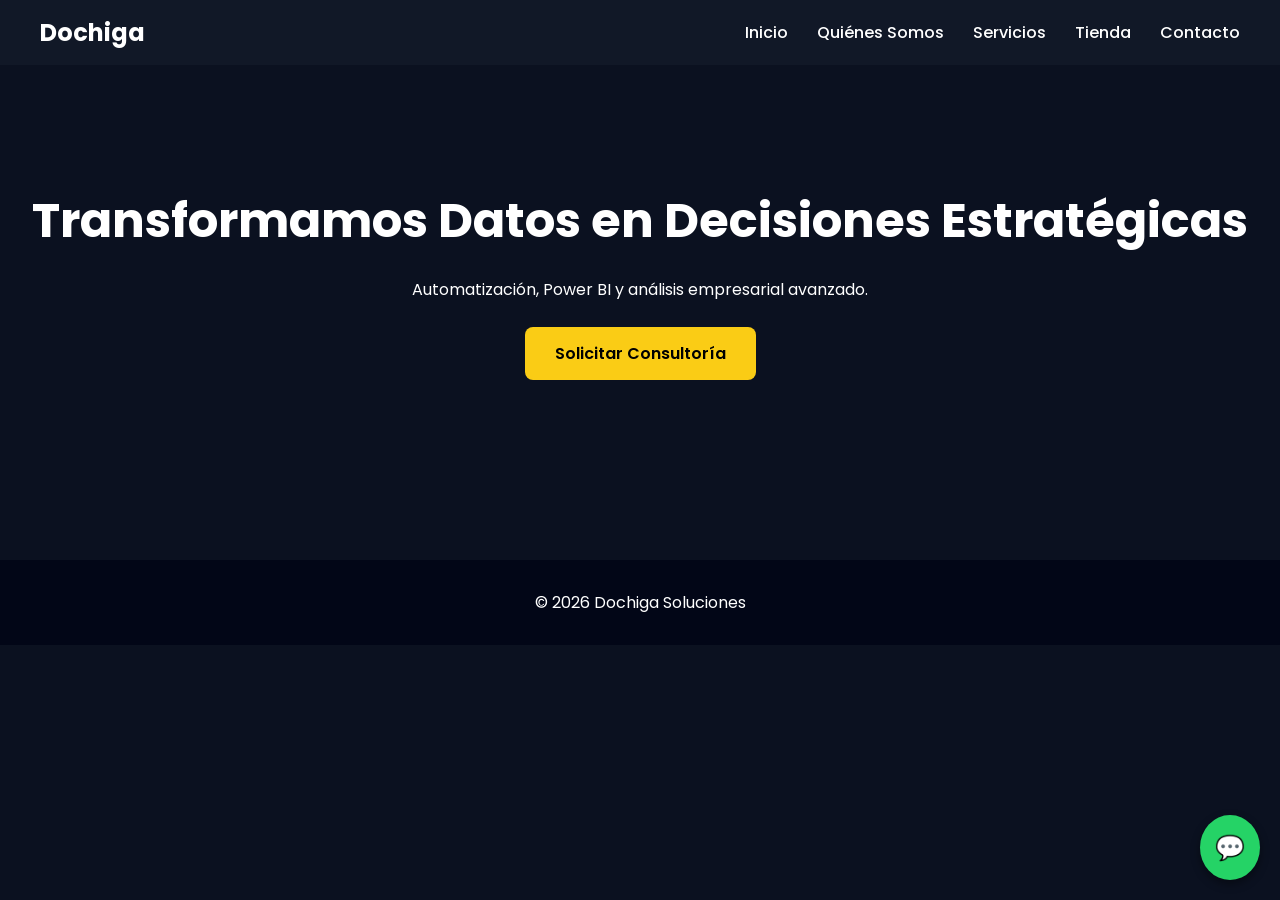
==== index.html @ b3edb9ea "nueva pagina nueva pagina" ====
<!DOCTYPE html>
<html lang="es">
<head>
<meta charset="UTF-8">
<title>Dochiga Soluciones</title>
<link rel="stylesheet" href="css/estilos.css">
<link href="https://fonts.googleapis.com/css2?family=Poppins:wght@400;600;700&display=swap" rel="stylesheet">
</head>

<body>

<nav>
    <h2>Dochiga</h2>
    <div>
        <a href="index.html">Inicio</a>
        <a href="nosotros.html">Quiénes Somos</a>
        <a href="servicios.html">Servicios</a>
        <a href="tienda.html">Tienda</a>
        <a href="contacto.html">Contacto</a>
    </div>
</nav>

<section class="hero">
    <h1>Transformamos Datos en Decisiones Estratégicas</h1>
    <p>Automatización, Power BI y análisis empresarial avanzado.</p>
    <a href="contacto.html" class="btn">Solicitar Consultoría</a>
</section>

<footer>
    © 2026 Dochiga Soluciones
</footer>

<a href="https://wa.me/573186413008" target="_blank" class="whatsapp">💬</a>
<script src="js/animaciones.js"></script>
</body>
</html>
---- css/estilos.css ----
*{
    margin:0;
    padding:0;
    box-sizing:border-box;
    font-family:'Poppins', sans-serif;
}

body{
    background:#0b1120;
    color:white;
}

nav{
    background:#111827;
    padding:15px 40px;
    display:flex;
    justify-content:space-between;
    align-items:center;
}

nav a{
    color:white;
    text-decoration:none;
    margin-left:25px;
    font-weight:500;
    transition:0.3s;
}

nav a:hover{
    color:#facc15;
}

.hero{
    padding:120px 20px;
    text-align:center;
    animation: fadeIn 1.2s ease-in-out;
}

.hero h1{
    font-size:48px;
    margin-bottom:20px;
}

.btn{
    display:inline-block;
    margin-top:25px;
    padding:14px 30px;
    background:#facc15;
    color:black;
    text-decoration:none;
    border-radius:8px;
    font-weight:600;
    transition:0.3s;
}

.btn:hover{
    background:#eab308;
    transform:scale(1.05);
}

.section{
    padding:80px 20px;
    text-align:center;
}

.cards{
    display:flex;
    justify-content:center;
    gap:30px;
    flex-wrap:wrap;
}

.card{
    background:#111827;
    padding:30px;
    width:300px;
    border-radius:15px;
    transition:0.4s;
    border:1px solid #1f2937;
}

.card:hover{
    transform:translateY(-10px);
    background:#1e293b;
}

footer{
    background:#020617;
    padding:30px;
    text-align:center;
    margin-top:60px;
}

/* Animación */
@keyframes fadeIn{
    from{opacity:0; transform:translateY(20px);}
    to{opacity:1; transform:translateY(0);}
}

/* WhatsApp flotante */
.whatsapp{
    position:fixed;
    bottom:20px;
    right:20px;
    background:#25D366;
    color:white;
    padding:15px;
    border-radius:50%;
    font-size:24px;
    text-align:center;
    box-shadow:0 4px 10px rgba(0,0,0,0.4);
    z-index:1000;
    text-decoration:none;
    transition:0.3s;
}

.whatsapp:hover{
    transform:scale(1.1);
}
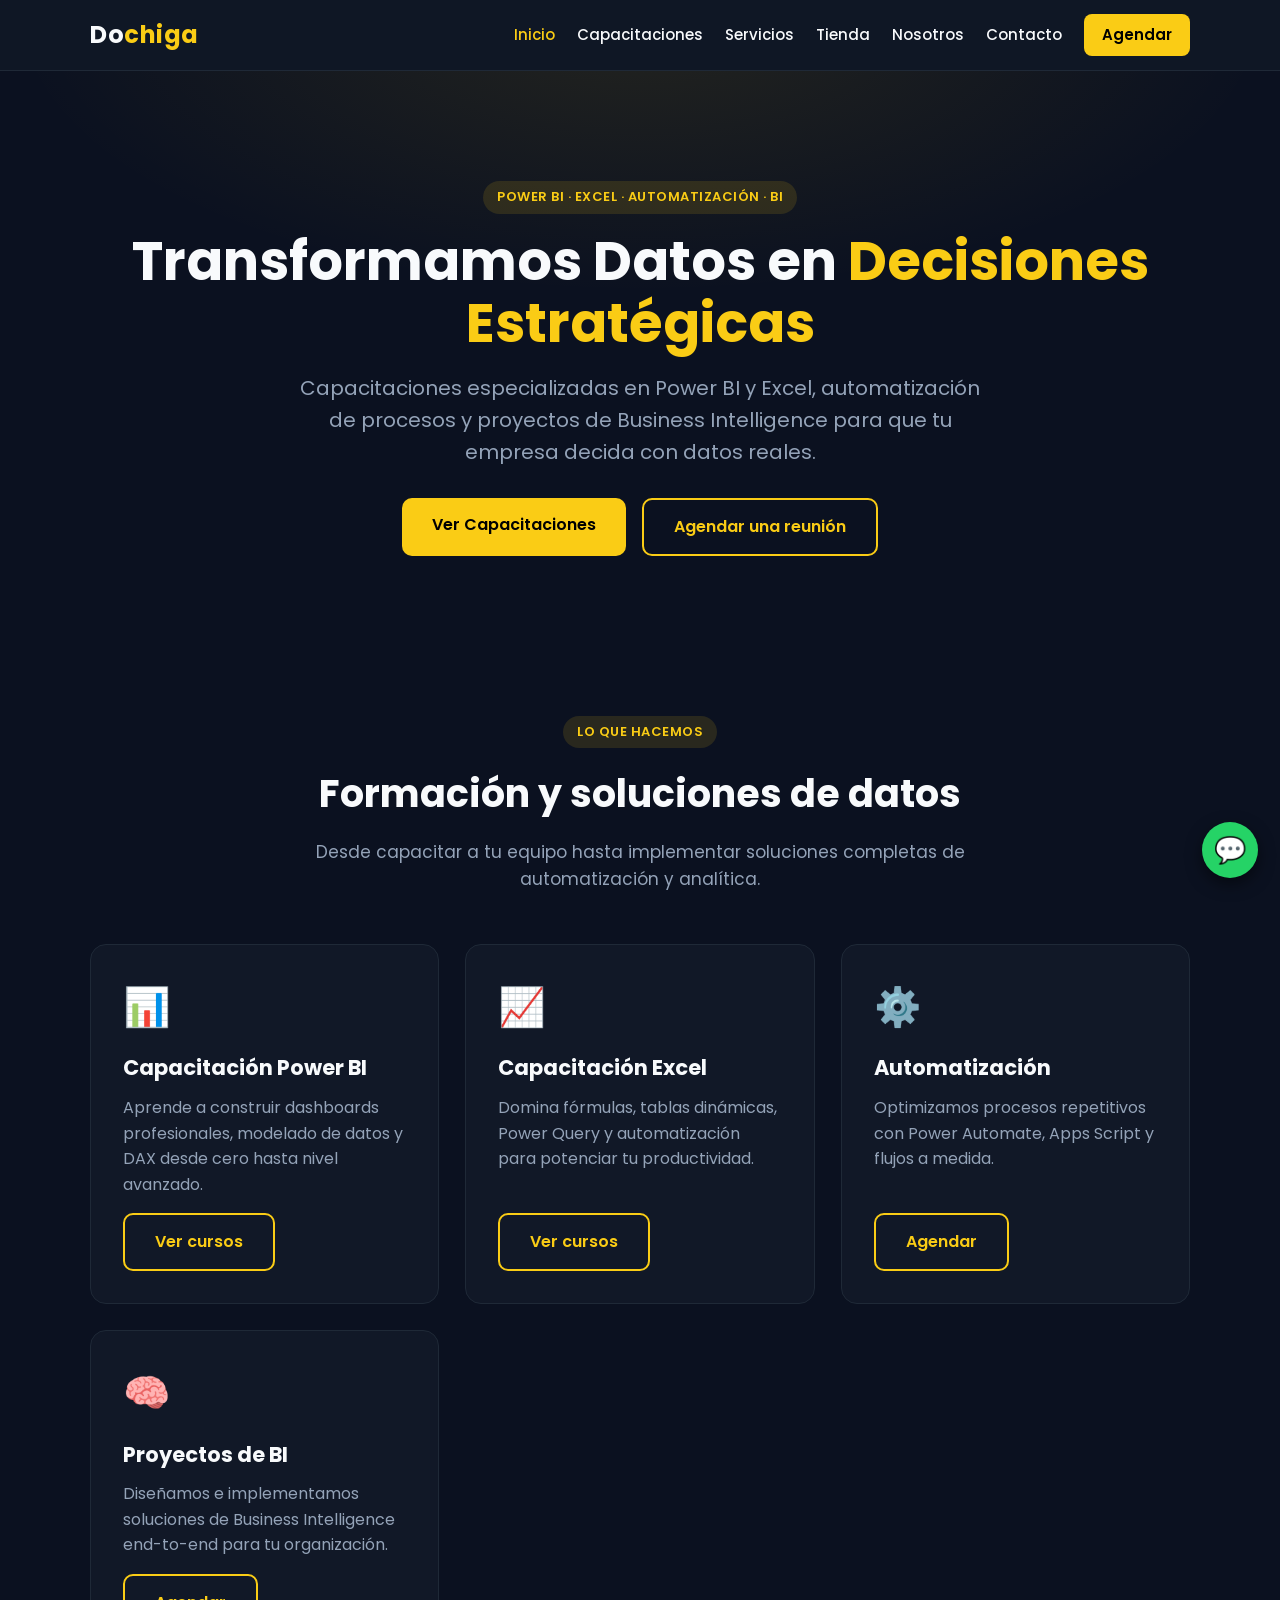
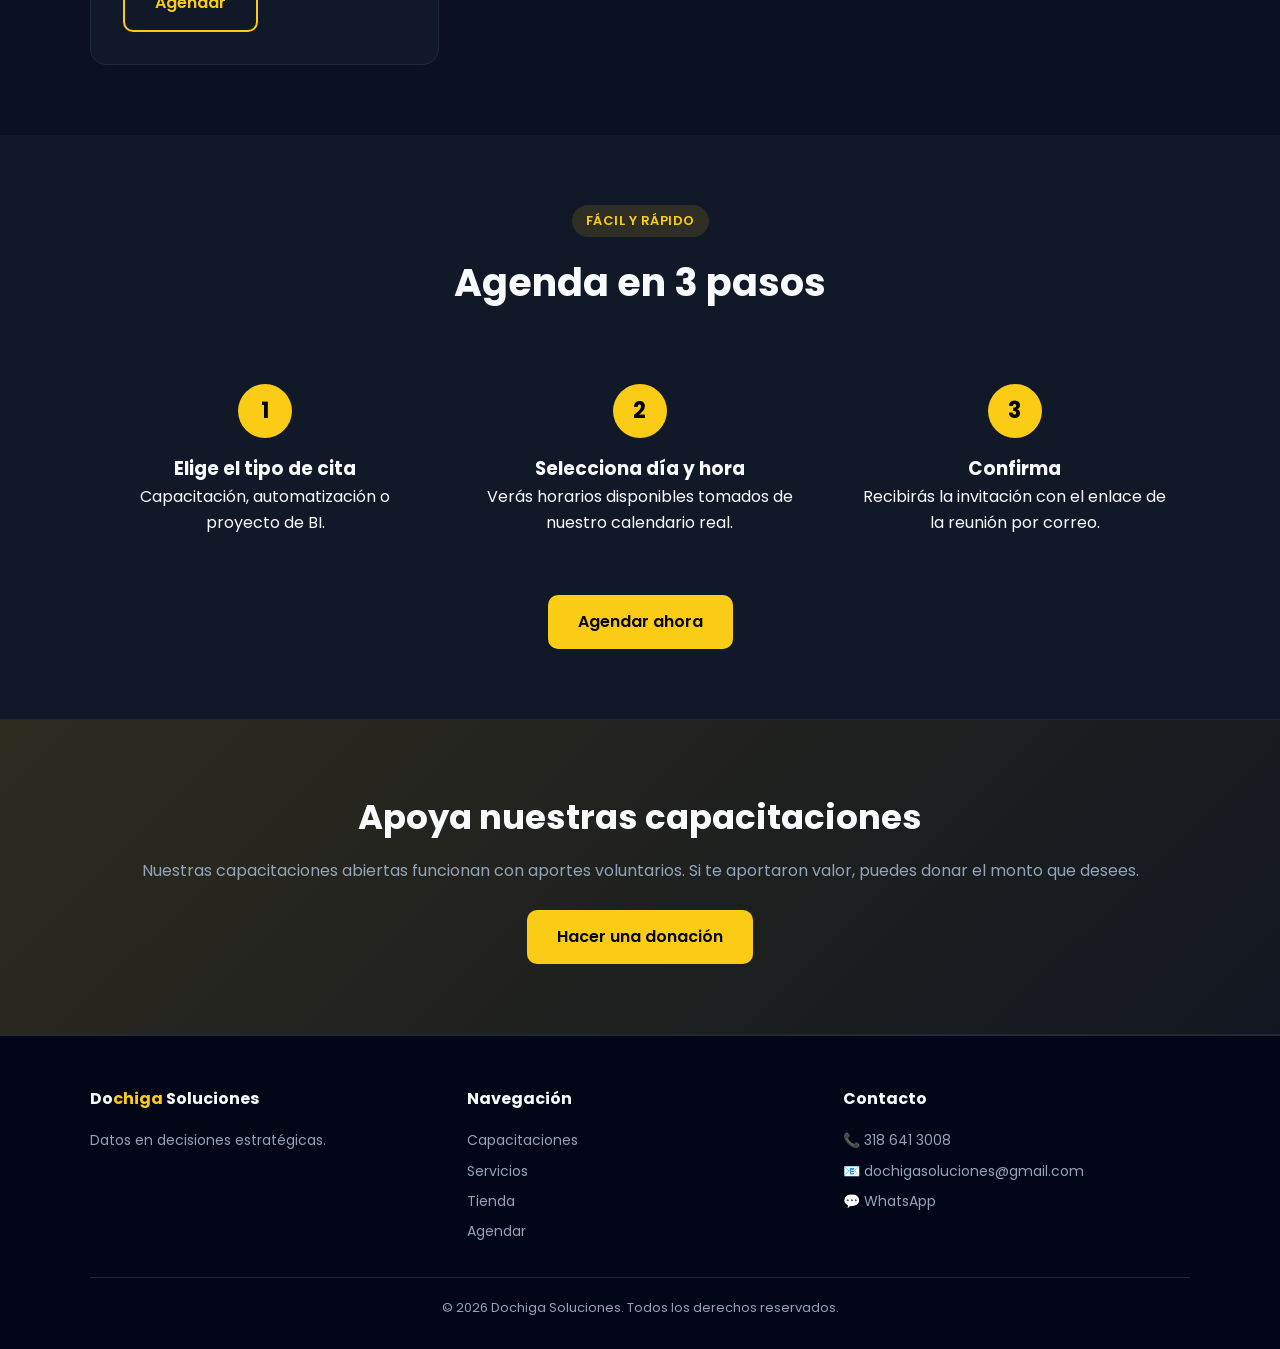
==== commit 78f944fa: "Rediseño completo: capacitaciones Power BI/Excel, agendamiento con Google Calendar y donaciones ePay" ====
--- a/index.html
+++ b/index.html
@@ -2,35 +2,144 @@
 <html lang="es">
 <head>
 <meta charset="UTF-8">
-<title>Dochiga Soluciones</title>
+<meta name="viewport" content="width=device-width, initial-scale=1.0">
+<title>Dochiga Soluciones | Capacitaciones Power BI, Excel y Automatización</title>
+<meta name="description" content="Capacitaciones de Power BI y Excel, automatización de procesos y proyectos de Business Intelligence. Agenda tu capacitación o reunión con Dochiga Soluciones.">
 <link rel="stylesheet" href="css/estilos.css">
-<link href="https://fonts.googleapis.com/css2?family=Poppins:wght@400;600;700&display=swap" rel="stylesheet">
+<link href="https://fonts.googleapis.com/css2?family=Poppins:wght@400;500;600;700&display=swap" rel="stylesheet">
 </head>
-
 <body>
 
 <nav>
-    <h2>Dochiga</h2>
-    <div>
-        <a href="index.html">Inicio</a>
-        <a href="nosotros.html">Quiénes Somos</a>
-        <a href="servicios.html">Servicios</a>
-        <a href="tienda.html">Tienda</a>
-        <a href="contacto.html">Contacto</a>
+    <div class="nav-inner">
+        <div class="brand">Do<span>chiga</span></div>
+        <button class="nav-toggle" aria-label="Menú">☰</button>
+        <div class="links">
+            <a href="index.html">Inicio</a>
+            <a href="capacitaciones.html">Capacitaciones</a>
+            <a href="servicios.html">Servicios</a>
+            <a href="tienda.html">Tienda</a>
+            <a href="nosotros.html">Nosotros</a>
+            <a href="contacto.html">Contacto</a>
+            <a href="agendar.html" class="cta">Agendar</a>
+        </div>
     </div>
 </nav>
 
 <section class="hero">
-    <h1>Transformamos Datos en Decisiones Estratégicas</h1>
-    <p>Automatización, Power BI y análisis empresarial avanzado.</p>
-    <a href="contacto.html" class="btn">Solicitar Consultoría</a>
+    <div class="container">
+        <span class="eyebrow">Power BI · Excel · Automatización · BI</span>
+        <h1>Transformamos Datos en <span class="accent">Decisiones Estratégicas</span></h1>
+        <p>Capacitaciones especializadas en Power BI y Excel, automatización de procesos y proyectos de Business Intelligence para que tu empresa decida con datos reales.</p>
+        <div class="hero-btns">
+            <a href="capacitaciones.html" class="btn">Ver Capacitaciones</a>
+            <a href="agendar.html" class="btn btn-outline">Agendar una reunión</a>
+        </div>
+    </div>
+</section>
+
+<!-- Destacados -->
+<section class="section">
+    <div class="container">
+        <div class="section-head">
+            <span class="eyebrow">Lo que hacemos</span>
+            <h2>Formación y soluciones de datos</h2>
+            <p>Desde capacitar a tu equipo hasta implementar soluciones completas de automatización y analítica.</p>
+        </div>
+        <div class="cards">
+            <div class="card">
+                <div class="icon">📊</div>
+                <h3>Capacitación Power BI</h3>
+                <p>Aprende a construir dashboards profesionales, modelado de datos y DAX desde cero hasta nivel avanzado.</p>
+                <div class="card-foot"><a href="capacitaciones.html" class="btn btn-outline">Ver cursos</a></div>
+            </div>
+            <div class="card">
+                <div class="icon">📈</div>
+                <h3>Capacitación Excel</h3>
+                <p>Domina fórmulas, tablas dinámicas, Power Query y automatización para potenciar tu productividad.</p>
+                <div class="card-foot"><a href="capacitaciones.html" class="btn btn-outline">Ver cursos</a></div>
+            </div>
+            <div class="card">
+                <div class="icon">⚙️</div>
+                <h3>Automatización</h3>
+                <p>Optimizamos procesos repetitivos con Power Automate, Apps Script y flujos a medida.</p>
+                <div class="card-foot"><a href="agendar.html" class="btn btn-outline">Agendar</a></div>
+            </div>
+            <div class="card">
+                <div class="icon">🧠</div>
+                <h3>Proyectos de BI</h3>
+                <p>Diseñamos e implementamos soluciones de Business Intelligence end-to-end para tu organización.</p>
+                <div class="card-foot"><a href="agendar.html" class="btn btn-outline">Agendar</a></div>
+            </div>
+        </div>
+    </div>
+</section>
+
+<!-- Cómo funciona -->
+<section class="section bg-alt">
+    <div class="container">
+        <div class="section-head">
+            <span class="eyebrow">Fácil y rápido</span>
+            <h2>Agenda en 3 pasos</h2>
+        </div>
+        <div class="steps">
+            <div class="step">
+                <div class="num">1</div>
+                <h3>Elige el tipo de cita</h3>
+                <p>Capacitación, automatización o proyecto de BI.</p>
+            </div>
+            <div class="step">
+                <div class="num">2</div>
+                <h3>Selecciona día y hora</h3>
+                <p>Verás horarios disponibles tomados de nuestro calendario real.</p>
+            </div>
+            <div class="step">
+                <div class="num">3</div>
+                <h3>Confirma</h3>
+                <p>Recibirás la invitación con el enlace de la reunión por correo.</p>
+            </div>
+        </div>
+        <div style="text-align:center; margin-top:40px;">
+            <a href="agendar.html" class="btn">Agendar ahora</a>
+        </div>
+    </div>
+</section>
+
+<!-- CTA donación -->
+<section class="cta-band">
+    <div class="container">
+        <h2>Apoya nuestras capacitaciones</h2>
+        <p>Nuestras capacitaciones abiertas funcionan con aportes voluntarios. Si te aportaron valor, puedes donar el monto que desees.</p>
+        <a href="tienda.html" class="btn">Hacer una donación</a>
+    </div>
 </section>
 
 <footer>
-    © 2026 Dochiga Soluciones
+    <div class="container">
+        <div class="footer-grid">
+            <div>
+                <h4>Do<span class="accent">chiga</span> Soluciones</h4>
+                <p>Datos en decisiones estratégicas.</p>
+            </div>
+            <div>
+                <h4>Navegación</h4>
+                <a href="capacitaciones.html">Capacitaciones</a>
+                <a href="servicios.html">Servicios</a>
+                <a href="tienda.html">Tienda</a>
+                <a href="agendar.html">Agendar</a>
+            </div>
+            <div>
+                <h4>Contacto</h4>
+                <a href="tel:573186413008">📞 318 641 3008</a>
+                <a href="mailto:dochigasoluciones@gmail.com">📧 dochigasoluciones@gmail.com</a>
+                <a href="https://wa.me/573186413008" target="_blank" rel="noopener">💬 WhatsApp</a>
+            </div>
+        </div>
+        <div class="footer-bottom">© 2026 Dochiga Soluciones. Todos los derechos reservados.</div>
+    </div>
 </footer>
 
-<a href="https://wa.me/573186413008" target="_blank" class="whatsapp">💬</a>
+<a href="https://wa.me/573186413008" target="_blank" rel="noopener" class="whatsapp" aria-label="WhatsApp">💬</a>
 <script src="js/animaciones.js"></script>
 </body>
-</html>+</html>
--- a/css/estilos.css
+++ b/css/estilos.css
@@ -1,3 +1,20 @@
+/* ====== Variables y base ====== */
+:root{
+    --bg:#0b1120;
+    --bg-alt:#111827;
+    --bg-card:#111827;
+    --bg-card-hover:#1e293b;
+    --border:#1f2937;
+    --text:#f8fafc;
+    --muted:#94a3b8;
+    --accent:#facc15;
+    --accent-dark:#eab308;
+    --accent-soft:rgba(250,204,21,0.12);
+    --green:#25D366;
+    --radius:16px;
+    --maxw:1140px;
+}
+
 *{
     margin:0;
     padding:0;
@@ -5,115 +22,349 @@
     font-family:'Poppins', sans-serif;
 }
 
+html{ scroll-behavior:smooth; }
+
 body{
-    background:#0b1120;
-    color:white;
-}
-
+    background:var(--bg);
+    color:var(--text);
+    line-height:1.6;
+    overflow-x:hidden;
+}
+
+a{ color:inherit; text-decoration:none; }
+img{ max-width:100%; display:block; }
+
+.container{
+    width:100%;
+    max-width:var(--maxw);
+    margin:0 auto;
+    padding:0 20px;
+}
+
+.accent{ color:var(--accent); }
+
+/* ====== Navegación ====== */
 nav{
-    background:#111827;
-    padding:15px 40px;
+    background:rgba(17,24,39,0.92);
+    backdrop-filter:blur(8px);
+    padding:14px 0;
+    position:sticky;
+    top:0;
+    z-index:900;
+    border-bottom:1px solid var(--border);
+}
+
+nav .nav-inner{
+    max-width:var(--maxw);
+    margin:0 auto;
+    padding:0 20px;
     display:flex;
     justify-content:space-between;
     align-items:center;
 }
 
-nav a{
-    color:white;
-    text-decoration:none;
-    margin-left:25px;
+nav .brand{
+    font-size:24px;
+    font-weight:700;
+    letter-spacing:0.5px;
+}
+nav .brand span{ color:var(--accent); }
+
+nav .links{ display:flex; align-items:center; gap:22px; }
+
+nav .links a{
     font-weight:500;
+    color:var(--text);
     transition:0.3s;
-}
-
-nav a:hover{
-    color:#facc15;
-}
-
-.hero{
-    padding:120px 20px;
-    text-align:center;
-    animation: fadeIn 1.2s ease-in-out;
-}
-
-.hero h1{
-    font-size:48px;
-    margin-bottom:20px;
-}
-
+    font-size:15px;
+}
+nav .links a:hover,
+nav .links a.active{ color:var(--accent); }
+
+nav .links a.cta{
+    background:var(--accent);
+    color:#000;
+    padding:9px 18px;
+    border-radius:8px;
+    font-weight:600;
+}
+nav .links a.cta:hover{ background:var(--accent-dark); color:#000; }
+
+.nav-toggle{
+    display:none;
+    background:none;
+    border:none;
+    color:var(--text);
+    font-size:28px;
+    cursor:pointer;
+}
+
+/* ====== Botones ====== */
 .btn{
     display:inline-block;
-    margin-top:25px;
     padding:14px 30px;
-    background:#facc15;
-    color:black;
-    text-decoration:none;
-    border-radius:8px;
+    background:var(--accent);
+    color:#000;
+    border-radius:10px;
     font-weight:600;
     transition:0.3s;
-}
-
-.btn:hover{
-    background:#eab308;
-    transform:scale(1.05);
-}
-
-.section{
-    padding:80px 20px;
+    border:none;
+    cursor:pointer;
+    font-size:16px;
+}
+.btn:hover{ background:var(--accent-dark); transform:translateY(-2px); }
+
+.btn-outline{
+    background:transparent;
+    color:var(--accent);
+    border:2px solid var(--accent);
+}
+.btn-outline:hover{ background:var(--accent); color:#000; }
+
+/* ====== Hero ====== */
+.hero{
+    padding:110px 20px 90px;
     text-align:center;
-}
-
+    background:
+        radial-gradient(900px 400px at 50% -10%, rgba(250,204,21,0.10), transparent 70%),
+        var(--bg);
+}
+.hero h1{
+    font-size:clamp(32px, 5vw, 54px);
+    margin-bottom:18px;
+    line-height:1.15;
+}
+.hero p{
+    font-size:clamp(16px,2.2vw,20px);
+    color:var(--muted);
+    max-width:680px;
+    margin:0 auto 10px;
+}
+.hero .hero-btns{
+    margin-top:30px;
+    display:flex;
+    gap:16px;
+    justify-content:center;
+    flex-wrap:wrap;
+}
+
+/* ====== Secciones ====== */
+.section{ padding:70px 0; }
+.section-head{ text-align:center; max-width:720px; margin:0 auto 50px; }
+.section-head h2{ font-size:clamp(26px,4vw,38px); margin-bottom:14px; }
+.section-head p{ color:var(--muted); font-size:17px; }
+.eyebrow{
+    display:inline-block;
+    background:var(--accent-soft);
+    color:var(--accent);
+    padding:6px 14px;
+    border-radius:999px;
+    font-size:13px;
+    font-weight:600;
+    letter-spacing:0.5px;
+    text-transform:uppercase;
+    margin-bottom:16px;
+}
+
+/* ====== Grid de tarjetas ====== */
 .cards{
+    display:grid;
+    grid-template-columns:repeat(auto-fit,minmax(280px,1fr));
+    gap:26px;
+}
+.card{
+    background:var(--bg-card);
+    padding:32px;
+    border-radius:var(--radius);
+    border:1px solid var(--border);
+    transition:0.35s;
     display:flex;
-    justify-content:center;
-    gap:30px;
-    flex-wrap:wrap;
-}
-
-.card{
-    background:#111827;
-    padding:30px;
-    width:300px;
-    border-radius:15px;
-    transition:0.4s;
-    border:1px solid #1f2937;
-}
-
-.card:hover{
-    transform:translateY(-10px);
-    background:#1e293b;
-}
-
+    flex-direction:column;
+}
+.card:hover{ transform:translateY(-8px); background:var(--bg-card-hover); border-color:var(--accent); }
+.card .icon{ font-size:38px; margin-bottom:14px; }
+.card h3{ font-size:21px; margin-bottom:10px; }
+.card p{ color:var(--muted); margin-bottom:16px; }
+.card ul{ list-style:none; margin:0 0 20px; }
+.card ul li{ color:var(--muted); padding:6px 0; padding-left:24px; position:relative; }
+.card ul li::before{ content:"✔"; color:var(--accent); position:absolute; left:0; }
+.card .card-foot{ margin-top:auto; }
+
+.badge{
+    display:inline-block;
+    font-size:12px;
+    font-weight:600;
+    padding:4px 10px;
+    border-radius:999px;
+    background:var(--accent-soft);
+    color:var(--accent);
+    margin-bottom:12px;
+    align-self:flex-start;
+}
+
+.price{ font-size:28px; font-weight:700; margin:4px 0 16px; }
+.price small{ font-size:14px; color:var(--muted); font-weight:400; }
+
+/* ====== Alternancia de fondo ====== */
+.bg-alt{ background:var(--bg-alt); }
+
+/* ====== Pasos ====== */
+.steps{ display:grid; grid-template-columns:repeat(auto-fit,minmax(220px,1fr)); gap:24px; }
+.step{ text-align:center; padding:20px; }
+.step .num{
+    width:54px; height:54px; line-height:54px;
+    margin:0 auto 16px;
+    border-radius:50%;
+    background:var(--accent);
+    color:#000;
+    font-weight:700;
+    font-size:22px;
+}
+
+/* ====== Formularios ====== */
+.form-wrap{
+    max-width:640px;
+    margin:0 auto;
+    background:var(--bg-card);
+    padding:36px;
+    border-radius:var(--radius);
+    border:1px solid var(--border);
+}
+.form-group{ margin-bottom:18px; text-align:left; }
+.form-group label{ display:block; margin-bottom:7px; font-weight:500; font-size:14px; }
+.form-group input,
+.form-group select,
+.form-group textarea{
+    width:100%;
+    padding:13px 15px;
+    background:var(--bg);
+    border:1px solid var(--border);
+    border-radius:10px;
+    color:var(--text);
+    font-size:15px;
+    transition:0.25s;
+}
+.form-group input:focus,
+.form-group select:focus,
+.form-group textarea:focus{
+    outline:none;
+    border-color:var(--accent);
+    box-shadow:0 0 0 3px var(--accent-soft);
+}
+.form-row{ display:flex; gap:16px; flex-wrap:wrap; }
+.form-row .form-group{ flex:1; min-width:200px; }
+
+.slots{ display:flex; flex-wrap:wrap; gap:10px; margin-top:8px; }
+.slot-btn{
+    padding:10px 14px;
+    border:1px solid var(--border);
+    background:var(--bg);
+    color:var(--text);
+    border-radius:8px;
+    cursor:pointer;
+    font-size:14px;
+    transition:0.2s;
+}
+.slot-btn:hover{ border-color:var(--accent); }
+.slot-btn.selected{ background:var(--accent); color:#000; border-color:var(--accent); font-weight:600; }
+
+.form-note{ font-size:13px; color:var(--muted); margin-top:6px; }
+.alert{ padding:14px 16px; border-radius:10px; margin-bottom:18px; font-size:14px; display:none; }
+.alert.ok{ background:rgba(34,197,94,0.15); color:#86efac; display:block; }
+.alert.err{ background:rgba(239,68,68,0.15); color:#fca5a5; display:block; }
+.alert.info{ background:var(--accent-soft); color:var(--accent); display:block; }
+
+/* ====== Donación ====== */
+.donate-box{
+    max-width:520px;
+    margin:0 auto;
+    background:var(--bg-card);
+    border:1px solid var(--border);
+    border-radius:var(--radius);
+    padding:36px;
+    text-align:center;
+}
+.amount-presets{ display:flex; gap:10px; justify-content:center; flex-wrap:wrap; margin:18px 0; }
+.amount-presets button{
+    padding:10px 18px;
+    border:1px solid var(--border);
+    background:var(--bg);
+    color:var(--text);
+    border-radius:8px;
+    cursor:pointer;
+    transition:0.2s;
+}
+.amount-presets button:hover{ border-color:var(--accent); }
+
+/* ====== Franja CTA ====== */
+.cta-band{
+    text-align:center;
+    padding:70px 20px;
+    background:linear-gradient(135deg, rgba(250,204,21,0.14), rgba(250,204,21,0.03));
+    border-top:1px solid var(--border);
+    border-bottom:1px solid var(--border);
+}
+.cta-band h2{ font-size:clamp(24px,4vw,34px); margin-bottom:14px; }
+.cta-band p{ color:var(--muted); margin-bottom:26px; }
+
+/* ====== Footer ====== */
 footer{
     background:#020617;
-    padding:30px;
-    text-align:center;
-    margin-top:60px;
-}
-
-/* Animación */
-@keyframes fadeIn{
-    from{opacity:0; transform:translateY(20px);}
-    to{opacity:1; transform:translateY(0);}
-}
-
-/* WhatsApp flotante */
+    padding:50px 0 30px;
+    border-top:1px solid var(--border);
+}
+.footer-grid{
+    display:grid;
+    grid-template-columns:repeat(auto-fit,minmax(200px,1fr));
+    gap:30px;
+    margin-bottom:30px;
+}
+.footer-grid h4{ margin-bottom:14px; font-size:16px; }
+.footer-grid a, .footer-grid p{ color:var(--muted); display:block; padding:4px 0; font-size:14px; }
+.footer-grid a:hover{ color:var(--accent); }
+.footer-bottom{ text-align:center; color:var(--muted); font-size:13px; padding-top:20px; border-top:1px solid var(--border); }
+
+/* ====== WhatsApp flotante ====== */
 .whatsapp{
     position:fixed;
-    bottom:20px;
-    right:20px;
-    background:#25D366;
+    bottom:22px;
+    right:22px;
+    background:var(--green);
     color:white;
-    padding:15px;
+    width:56px;
+    height:56px;
+    line-height:56px;
     border-radius:50%;
-    font-size:24px;
+    font-size:26px;
     text-align:center;
-    box-shadow:0 4px 10px rgba(0,0,0,0.4);
+    box-shadow:0 6px 16px rgba(0,0,0,0.5);
     z-index:1000;
-    text-decoration:none;
     transition:0.3s;
 }
-
-.whatsapp:hover{
-    transform:scale(1.1);
-}+.whatsapp:hover{ transform:scale(1.1); }
+
+/* ====== Animación scroll ====== */
+.reveal{ opacity:0; transform:translateY(40px); transition:all 0.7s ease; }
+.reveal.visible{ opacity:1; transform:translateY(0); }
+
+/* ====== Responsive ====== */
+@media (max-width:768px){
+    .nav-toggle{ display:block; }
+    nav .links{
+        position:absolute;
+        top:100%;
+        left:0;
+        right:0;
+        background:var(--bg-alt);
+        flex-direction:column;
+        align-items:flex-start;
+        gap:0;
+        padding:10px 20px;
+        border-bottom:1px solid var(--border);
+        display:none;
+    }
+    nav .links.open{ display:flex; }
+    nav .links a{ width:100%; padding:12px 0; }
+    nav .links a.cta{ margin:8px 0; text-align:center; }
+    .hero{ padding:70px 20px 60px; }
+}
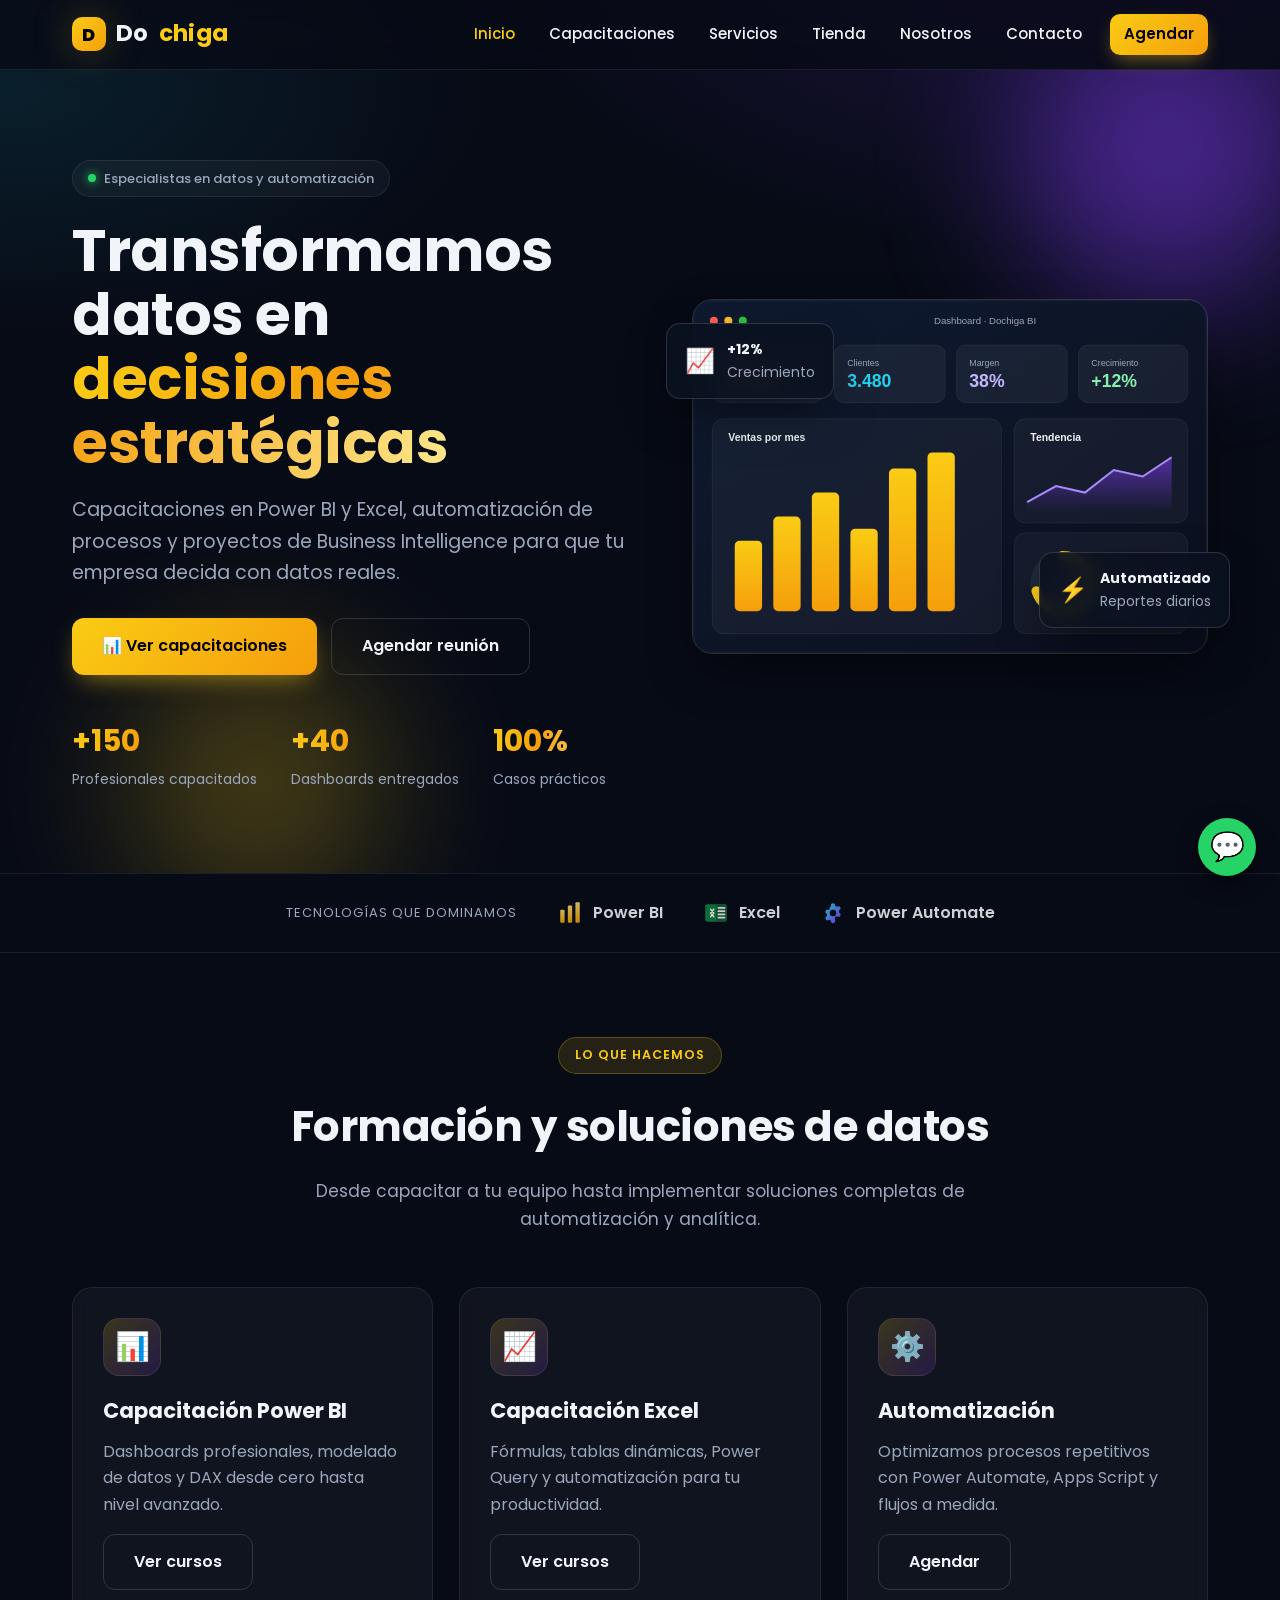
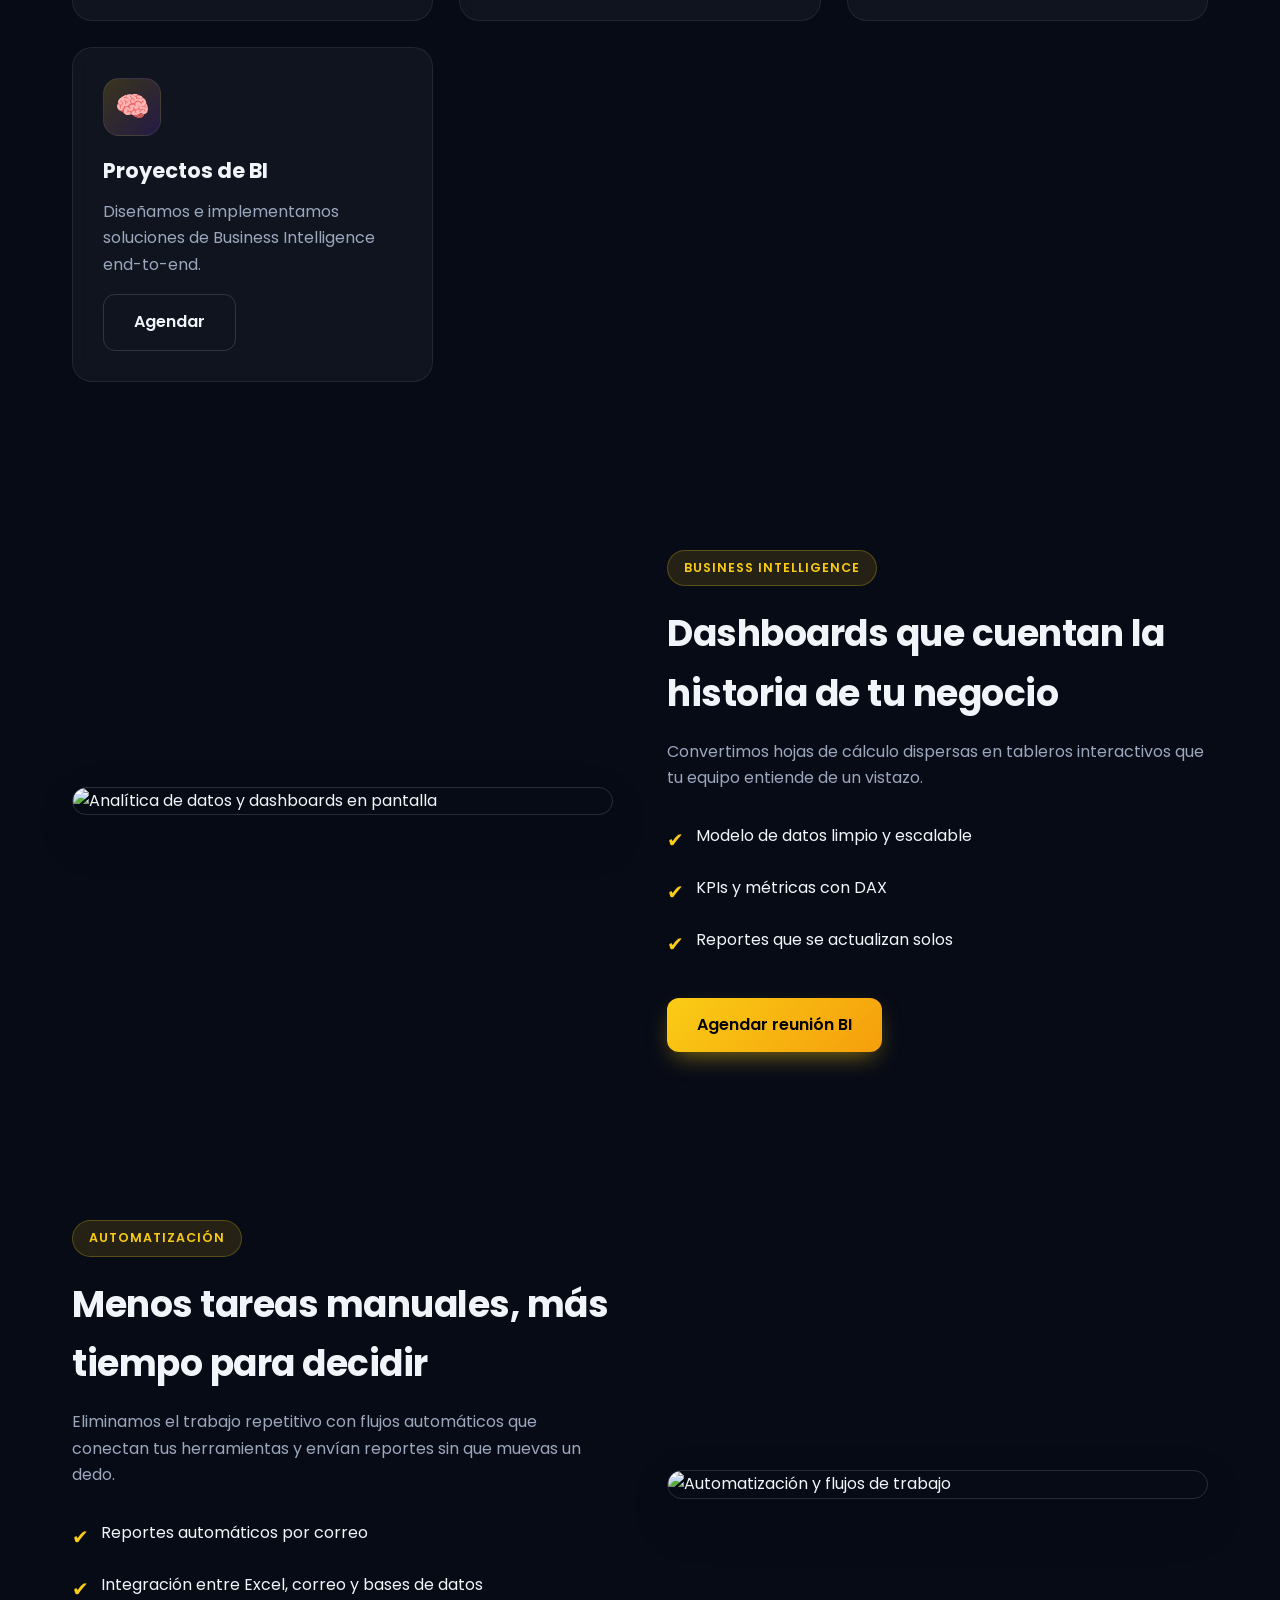
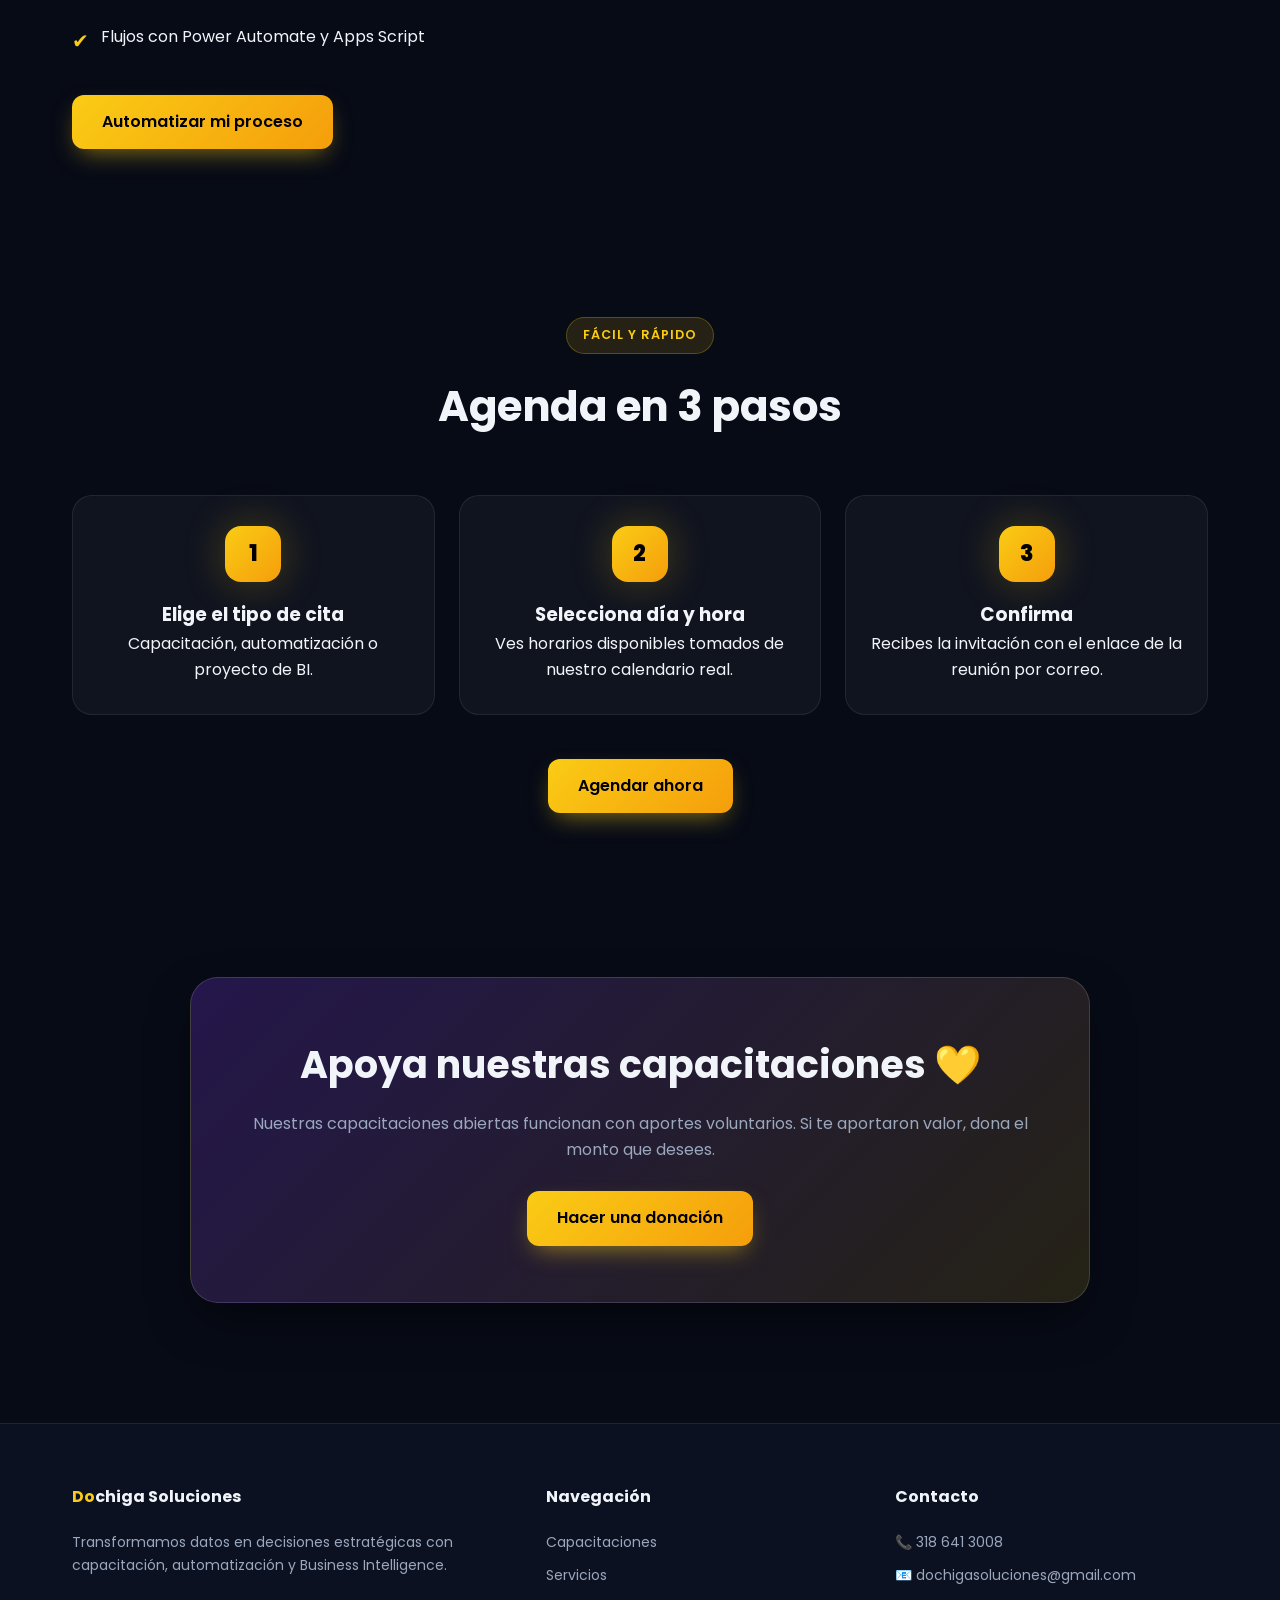
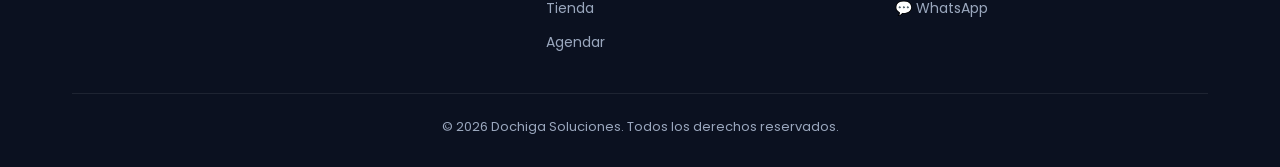
==== commit 019e0e69: "Rediseño visual v2: diseño moderno con gradientes, imágenes y más CSS - CSS reescrito: glassmorphism" ====
--- a/index.html
+++ b/index.html
@@ -6,13 +6,13 @@
 <title>Dochiga Soluciones | Capacitaciones Power BI, Excel y Automatización</title>
 <meta name="description" content="Capacitaciones de Power BI y Excel, automatización de procesos y proyectos de Business Intelligence. Agenda tu capacitación o reunión con Dochiga Soluciones.">
 <link rel="stylesheet" href="css/estilos.css">
-<link href="https://fonts.googleapis.com/css2?family=Poppins:wght@400;500;600;700&display=swap" rel="stylesheet">
+<link href="https://fonts.googleapis.com/css2?family=Poppins:wght@400;500;600;700;800&display=swap" rel="stylesheet">
 </head>
 <body>
 
 <nav>
     <div class="nav-inner">
-        <div class="brand">Do<span>chiga</span></div>
+        <div class="brand"><span class="logo-dot">D</span>Do<span>chiga</span></div>
         <button class="nav-toggle" aria-label="Menú">☰</button>
         <div class="links">
             <a href="index.html">Inicio</a>
@@ -26,19 +26,44 @@
     </div>
 </nav>
 
+<!-- HERO -->
 <section class="hero">
-    <div class="container">
-        <span class="eyebrow">Power BI · Excel · Automatización · BI</span>
-        <h1>Transformamos Datos en <span class="accent">Decisiones Estratégicas</span></h1>
-        <p>Capacitaciones especializadas en Power BI y Excel, automatización de procesos y proyectos de Business Intelligence para que tu empresa decida con datos reales.</p>
-        <div class="hero-btns">
-            <a href="capacitaciones.html" class="btn">Ver Capacitaciones</a>
-            <a href="agendar.html" class="btn btn-outline">Agendar una reunión</a>
-        </div>
-    </div>
-</section>
-
-<!-- Destacados -->
+    <div class="blob a"></div>
+    <div class="blob b"></div>
+    <div class="container hero-grid">
+        <div>
+            <span class="hero-badge"><span class="dot"></span> Especialistas en datos y automatización</span>
+            <h1>Transformamos datos en <span class="gradient-text">decisiones estratégicas</span></h1>
+            <p class="lead">Capacitaciones en Power BI y Excel, automatización de procesos y proyectos de Business Intelligence para que tu empresa decida con datos reales.</p>
+            <div class="hero-btns">
+                <a href="capacitaciones.html" class="btn">📊 Ver capacitaciones</a>
+                <a href="agendar.html" class="btn btn-outline">Agendar reunión</a>
+            </div>
+            <div class="hero-stats">
+                <div class="stat"><b class="gradient-text">+150</b><span>Profesionales capacitados</span></div>
+                <div class="stat"><b class="gradient-text">+40</b><span>Dashboards entregados</span></div>
+                <div class="stat"><b class="gradient-text">100%</b><span>Casos prácticos</span></div>
+            </div>
+        </div>
+        <div class="hero-visual">
+            <img src="assets/dashboard-hero.svg" alt="Dashboard de Power BI con KPIs, gráficos de ventas y tendencias" loading="eager">
+            <div class="float-card top"><span class="fi">📈</span><div><b>+12%</b><br><span style="color:var(--muted)">Crecimiento</span></div></div>
+            <div class="float-card bottom"><span class="fi">⚡</span><div><b>Automatizado</b><br><span style="color:var(--muted)">Reportes diarios</span></div></div>
+        </div>
+    </div>
+</section>
+
+<!-- LOGOS / TECH -->
+<div class="logos-strip">
+    <div class="container inner">
+        <span>Tecnologías que dominamos</span>
+        <div class="tech"><img src="assets/powerbi.svg" alt="Power BI"> Power BI</div>
+        <div class="tech"><img src="assets/excel.svg" alt="Excel"> Excel</div>
+        <div class="tech"><img src="assets/automation.svg" alt="Automatización"> Power Automate</div>
+    </div>
+</div>
+
+<!-- SERVICIOS DESTACADOS -->
 <section class="section">
     <div class="container">
         <div class="section-head">
@@ -48,35 +73,75 @@
         </div>
         <div class="cards">
             <div class="card">
-                <div class="icon">📊</div>
+                <div class="icon-box">📊</div>
                 <h3>Capacitación Power BI</h3>
-                <p>Aprende a construir dashboards profesionales, modelado de datos y DAX desde cero hasta nivel avanzado.</p>
+                <p>Dashboards profesionales, modelado de datos y DAX desde cero hasta nivel avanzado.</p>
                 <div class="card-foot"><a href="capacitaciones.html" class="btn btn-outline">Ver cursos</a></div>
             </div>
             <div class="card">
-                <div class="icon">📈</div>
+                <div class="icon-box">📈</div>
                 <h3>Capacitación Excel</h3>
-                <p>Domina fórmulas, tablas dinámicas, Power Query y automatización para potenciar tu productividad.</p>
+                <p>Fórmulas, tablas dinámicas, Power Query y automatización para tu productividad.</p>
                 <div class="card-foot"><a href="capacitaciones.html" class="btn btn-outline">Ver cursos</a></div>
             </div>
             <div class="card">
-                <div class="icon">⚙️</div>
+                <div class="icon-box">⚙️</div>
                 <h3>Automatización</h3>
                 <p>Optimizamos procesos repetitivos con Power Automate, Apps Script y flujos a medida.</p>
-                <div class="card-foot"><a href="agendar.html" class="btn btn-outline">Agendar</a></div>
-            </div>
-            <div class="card">
-                <div class="icon">🧠</div>
+                <div class="card-foot"><a href="agendar.html?tipo=automatizacion" class="btn btn-outline">Agendar</a></div>
+            </div>
+            <div class="card">
+                <div class="icon-box">🧠</div>
                 <h3>Proyectos de BI</h3>
-                <p>Diseñamos e implementamos soluciones de Business Intelligence end-to-end para tu organización.</p>
-                <div class="card-foot"><a href="agendar.html" class="btn btn-outline">Agendar</a></div>
-            </div>
-        </div>
-    </div>
-</section>
-
-<!-- Cómo funciona -->
-<section class="section bg-alt">
+                <p>Diseñamos e implementamos soluciones de Business Intelligence end-to-end.</p>
+                <div class="card-foot"><a href="agendar.html?tipo=proyecto-bi" class="btn btn-outline">Agendar</a></div>
+            </div>
+        </div>
+    </div>
+</section>
+
+<!-- SPLIT: Power BI -->
+<section class="section">
+    <div class="container split">
+        <div class="split-media">
+            <img src="https://images.unsplash.com/photo-1551288049-bebda4e38f71?auto=format&fit=crop&w=900&q=80" alt="Analítica de datos y dashboards en pantalla" loading="lazy">
+        </div>
+        <div class="split-text">
+            <span class="eyebrow">Business Intelligence</span>
+            <h2>Dashboards que cuentan la historia de tu negocio</h2>
+            <p>Convertimos hojas de cálculo dispersas en tableros interactivos que tu equipo entiende de un vistazo.</p>
+            <ul class="feature-list">
+                <li><span class="fi">✔</span> Modelo de datos limpio y escalable</li>
+                <li><span class="fi">✔</span> KPIs y métricas con DAX</li>
+                <li><span class="fi">✔</span> Reportes que se actualizan solos</li>
+            </ul>
+            <a href="agendar.html?tipo=proyecto-bi" class="btn">Agendar reunión BI</a>
+        </div>
+    </div>
+</section>
+
+<!-- SPLIT: Automatización -->
+<section class="section">
+    <div class="container split reverse">
+        <div class="split-media">
+            <img src="https://images.unsplash.com/photo-1518186285589-2f7649de83e0?auto=format&fit=crop&w=900&q=80" alt="Automatización y flujos de trabajo" loading="lazy">
+        </div>
+        <div class="split-text">
+            <span class="eyebrow">Automatización</span>
+            <h2>Menos tareas manuales, más tiempo para decidir</h2>
+            <p>Eliminamos el trabajo repetitivo con flujos automáticos que conectan tus herramientas y envían reportes sin que muevas un dedo.</p>
+            <ul class="feature-list">
+                <li><span class="fi">✔</span> Reportes automáticos por correo</li>
+                <li><span class="fi">✔</span> Integración entre Excel, correo y bases de datos</li>
+                <li><span class="fi">✔</span> Flujos con Power Automate y Apps Script</li>
+            </ul>
+            <a href="agendar.html?tipo=automatizacion" class="btn">Automatizar mi proceso</a>
+        </div>
+    </div>
+</section>
+
+<!-- CÓMO FUNCIONA -->
+<section class="section">
     <div class="container">
         <div class="section-head">
             <span class="eyebrow">Fácil y rápido</span>
@@ -91,26 +156,28 @@
             <div class="step">
                 <div class="num">2</div>
                 <h3>Selecciona día y hora</h3>
-                <p>Verás horarios disponibles tomados de nuestro calendario real.</p>
+                <p>Ves horarios disponibles tomados de nuestro calendario real.</p>
             </div>
             <div class="step">
                 <div class="num">3</div>
                 <h3>Confirma</h3>
-                <p>Recibirás la invitación con el enlace de la reunión por correo.</p>
-            </div>
-        </div>
-        <div style="text-align:center; margin-top:40px;">
+                <p>Recibes la invitación con el enlace de la reunión por correo.</p>
+            </div>
+        </div>
+        <div style="text-align:center; margin-top:44px;">
             <a href="agendar.html" class="btn">Agendar ahora</a>
         </div>
     </div>
 </section>
 
-<!-- CTA donación -->
+<!-- CTA DONACIÓN -->
 <section class="cta-band">
     <div class="container">
-        <h2>Apoya nuestras capacitaciones</h2>
-        <p>Nuestras capacitaciones abiertas funcionan con aportes voluntarios. Si te aportaron valor, puedes donar el monto que desees.</p>
-        <a href="tienda.html" class="btn">Hacer una donación</a>
+        <div class="cta-inner">
+            <h2>Apoya nuestras capacitaciones 💛</h2>
+            <p>Nuestras capacitaciones abiertas funcionan con aportes voluntarios. Si te aportaron valor, dona el monto que desees.</p>
+            <a href="tienda.html" class="btn">Hacer una donación</a>
+        </div>
     </div>
 </section>
 
@@ -118,8 +185,8 @@
     <div class="container">
         <div class="footer-grid">
             <div>
-                <h4>Do<span class="accent">chiga</span> Soluciones</h4>
-                <p>Datos en decisiones estratégicas.</p>
+                <h4><span class="accent">Do</span>chiga Soluciones</h4>
+                <p>Transformamos datos en decisiones estratégicas con capacitación, automatización y Business Intelligence.</p>
             </div>
             <div>
                 <h4>Navegación</h4>
--- a/css/estilos.css
+++ b/css/estilos.css
@@ -1,370 +1,314 @@
-/* ====== Variables y base ====== */
+/* =====================================================================
+   DOCHIGA SOLUCIONES — Estilos v2 (rediseño visual)
+   ===================================================================== */
+
 :root{
-    --bg:#0b1120;
-    --bg-alt:#111827;
-    --bg-card:#111827;
-    --bg-card-hover:#1e293b;
-    --border:#1f2937;
-    --text:#f8fafc;
-    --muted:#94a3b8;
+    --bg:#070b16;
+    --bg-2:#0b1120;
+    --bg-3:#111a2e;
+    --surface:rgba(255,255,255,0.04);
+    --surface-2:rgba(255,255,255,0.06);
+    --border:rgba(255,255,255,0.08);
+    --border-strong:rgba(255,255,255,0.14);
+    --text:#f1f5f9;
+    --muted:#9aa7bd;
     --accent:#facc15;
-    --accent-dark:#eab308;
-    --accent-soft:rgba(250,204,21,0.12);
+    --accent-2:#f59e0b;
+    --violet:#7c3aed;
+    --cyan:#22d3ee;
     --green:#25D366;
-    --radius:16px;
-    --maxw:1140px;
-}
-
-*{
-    margin:0;
-    padding:0;
-    box-sizing:border-box;
-    font-family:'Poppins', sans-serif;
-}
-
+    --radius:20px;
+    --radius-sm:12px;
+    --maxw:1180px;
+    --shadow:0 20px 50px -12px rgba(0,0,0,0.6);
+    --glow:0 0 40px rgba(250,204,21,0.25);
+}
+
+*{ margin:0; padding:0; box-sizing:border-box; font-family:'Poppins',sans-serif; }
 html{ scroll-behavior:smooth; }
 
 body{
     background:var(--bg);
     color:var(--text);
-    line-height:1.6;
+    line-height:1.65;
     overflow-x:hidden;
+    background-image:
+        radial-gradient(1000px 500px at 85% -5%, rgba(124,58,237,0.18), transparent 60%),
+        radial-gradient(900px 450px at 0% 10%, rgba(34,211,238,0.10), transparent 55%);
+    background-attachment:fixed;
 }
 
 a{ color:inherit; text-decoration:none; }
 img{ max-width:100%; display:block; }
-
-.container{
-    width:100%;
-    max-width:var(--maxw);
-    margin:0 auto;
-    padding:0 20px;
-}
-
 .accent{ color:var(--accent); }
+
+.container{ width:100%; max-width:var(--maxw); margin:0 auto; padding:0 22px; }
+
+.gradient-text{
+    background:linear-gradient(100deg,#facc15,#f59e0b 40%,#fde68a);
+    -webkit-background-clip:text; background-clip:text;
+    -webkit-text-fill-color:transparent;
+}
 
 /* ====== Navegación ====== */
 nav{
-    background:rgba(17,24,39,0.92);
-    backdrop-filter:blur(8px);
-    padding:14px 0;
-    position:sticky;
-    top:0;
-    z-index:900;
+    position:sticky; top:0; z-index:950;
+    background:rgba(7,11,22,0.72);
+    backdrop-filter:blur(14px);
+    -webkit-backdrop-filter:blur(14px);
     border-bottom:1px solid var(--border);
 }
-
 nav .nav-inner{
-    max-width:var(--maxw);
-    margin:0 auto;
-    padding:0 20px;
-    display:flex;
-    justify-content:space-between;
-    align-items:center;
-}
-
-nav .brand{
-    font-size:24px;
-    font-weight:700;
-    letter-spacing:0.5px;
+    max-width:var(--maxw); margin:0 auto; padding:14px 22px;
+    display:flex; justify-content:space-between; align-items:center;
+}
+nav .brand{ display:flex; align-items:center; gap:10px; font-size:23px; font-weight:700; letter-spacing:0.3px; }
+nav .brand .logo-dot{
+    width:34px; height:34px; border-radius:10px;
+    background:linear-gradient(135deg,var(--accent),var(--accent-2));
+    display:grid; place-items:center; color:#000; font-weight:800; font-size:18px;
+    box-shadow:var(--glow);
 }
 nav .brand span{ color:var(--accent); }
-
-nav .links{ display:flex; align-items:center; gap:22px; }
-
+nav .links{ display:flex; align-items:center; gap:6px; }
 nav .links a{
-    font-weight:500;
-    color:var(--text);
-    transition:0.3s;
-    font-size:15px;
-}
-nav .links a:hover,
+    font-weight:500; font-size:15px; color:var(--text);
+    padding:8px 14px; border-radius:10px; transition:0.25s;
+}
+nav .links a:hover{ color:var(--accent); background:var(--surface); }
 nav .links a.active{ color:var(--accent); }
-
 nav .links a.cta{
-    background:var(--accent);
-    color:#000;
-    padding:9px 18px;
-    border-radius:8px;
-    font-weight:600;
-}
-nav .links a.cta:hover{ background:var(--accent-dark); color:#000; }
-
-.nav-toggle{
-    display:none;
-    background:none;
-    border:none;
-    color:var(--text);
-    font-size:28px;
-    cursor:pointer;
-}
+    background:linear-gradient(135deg,var(--accent),var(--accent-2));
+    color:#000; font-weight:600; margin-left:8px;
+    box-shadow:0 8px 20px -6px rgba(250,204,21,0.5);
+}
+nav .links a.cta:hover{ transform:translateY(-2px); color:#000; }
+.nav-toggle{ display:none; background:none; border:none; color:var(--text); font-size:26px; cursor:pointer; }
 
 /* ====== Botones ====== */
 .btn{
-    display:inline-block;
-    padding:14px 30px;
-    background:var(--accent);
-    color:#000;
-    border-radius:10px;
-    font-weight:600;
-    transition:0.3s;
-    border:none;
-    cursor:pointer;
-    font-size:16px;
-}
-.btn:hover{ background:var(--accent-dark); transform:translateY(-2px); }
-
+    display:inline-flex; align-items:center; gap:9px;
+    padding:14px 30px; border-radius:12px; cursor:pointer; border:none;
+    font-size:16px; font-weight:600; transition:0.3s;
+    background:linear-gradient(135deg,var(--accent),var(--accent-2));
+    color:#000; box-shadow:0 10px 24px -8px rgba(250,204,21,0.55);
+}
+.btn:hover{ transform:translateY(-3px); box-shadow:0 16px 30px -8px rgba(250,204,21,0.6); }
 .btn-outline{
-    background:transparent;
-    color:var(--accent);
-    border:2px solid var(--accent);
-}
-.btn-outline:hover{ background:var(--accent); color:#000; }
+    background:transparent; color:var(--text);
+    border:1.5px solid var(--border-strong); box-shadow:none;
+}
+.btn-outline:hover{ border-color:var(--accent); color:var(--accent); background:var(--surface); }
 
 /* ====== Hero ====== */
-.hero{
-    padding:110px 20px 90px;
-    text-align:center;
-    background:
-        radial-gradient(900px 400px at 50% -10%, rgba(250,204,21,0.10), transparent 70%),
-        var(--bg);
-}
-.hero h1{
-    font-size:clamp(32px, 5vw, 54px);
-    margin-bottom:18px;
-    line-height:1.15;
-}
-.hero p{
-    font-size:clamp(16px,2.2vw,20px);
-    color:var(--muted);
-    max-width:680px;
-    margin:0 auto 10px;
-}
-.hero .hero-btns{
-    margin-top:30px;
-    display:flex;
-    gap:16px;
-    justify-content:center;
-    flex-wrap:wrap;
-}
+.hero{ position:relative; padding:90px 0 80px; overflow:hidden; }
+.hero-grid{
+    display:grid; grid-template-columns:1.05fr 0.95fr; gap:50px; align-items:center;
+}
+.hero-badge{
+    display:inline-flex; align-items:center; gap:8px;
+    background:var(--surface); border:1px solid var(--border);
+    padding:7px 15px; border-radius:999px; font-size:13px; font-weight:500; color:var(--muted);
+    margin-bottom:22px;
+}
+.hero-badge .dot{ width:8px; height:8px; border-radius:50%; background:var(--green); box-shadow:0 0 10px var(--green); }
+.hero h1{ font-size:clamp(34px,5vw,58px); line-height:1.1; margin-bottom:20px; letter-spacing:-0.5px; }
+.hero p.lead{ font-size:clamp(16px,2vw,19px); color:var(--muted); max-width:560px; margin-bottom:30px; }
+.hero-btns{ display:flex; gap:14px; flex-wrap:wrap; }
+.hero-stats{ display:flex; gap:34px; margin-top:42px; flex-wrap:wrap; }
+.hero-stats .stat b{ display:block; font-size:30px; font-weight:700; }
+.hero-stats .stat span{ color:var(--muted); font-size:14px; }
+
+.hero-visual{ position:relative; }
+.hero-visual img{
+    border-radius:var(--radius); border:1px solid var(--border-strong);
+    box-shadow:var(--shadow); width:100%;
+}
+.float-card{
+    position:absolute; background:rgba(11,17,32,0.9); backdrop-filter:blur(10px);
+    border:1px solid var(--border-strong); border-radius:14px; padding:14px 18px;
+    box-shadow:var(--shadow); display:flex; align-items:center; gap:12px; font-size:14px;
+    animation:floaty 4s ease-in-out infinite;
+}
+.float-card .fi{ font-size:24px; }
+.float-card.top{ top:24px; left:-26px; }
+.float-card.bottom{ bottom:26px; right:-22px; animation-delay:1.5s; }
+@keyframes floaty{ 0%,100%{ transform:translateY(0);} 50%{ transform:translateY(-14px);} }
+
+.blob{ position:absolute; filter:blur(70px); opacity:0.5; z-index:-1; border-radius:50%; }
+.blob.a{ width:300px; height:300px; background:var(--violet); top:-60px; right:-40px; }
+.blob.b{ width:260px; height:260px; background:var(--accent); bottom:-40px; left:10%; opacity:0.25; }
+
+/* ====== Marcas / logos ====== */
+.logos-strip{ border-top:1px solid var(--border); border-bottom:1px solid var(--border); padding:26px 0; }
+.logos-strip .inner{ display:flex; align-items:center; justify-content:center; gap:40px; flex-wrap:wrap; }
+.logos-strip span{ color:var(--muted); font-size:13px; text-transform:uppercase; letter-spacing:1px; }
+.logos-strip .tech{ display:flex; align-items:center; gap:10px; font-weight:600; opacity:0.85; }
+.logos-strip .tech img{ width:26px; height:26px; }
 
 /* ====== Secciones ====== */
-.section{ padding:70px 0; }
-.section-head{ text-align:center; max-width:720px; margin:0 auto 50px; }
-.section-head h2{ font-size:clamp(26px,4vw,38px); margin-bottom:14px; }
+.section{ padding:84px 0; position:relative; }
+.section-head{ text-align:center; max-width:720px; margin:0 auto 54px; }
+.section-head h2{ font-size:clamp(28px,4vw,42px); margin-bottom:16px; letter-spacing:-0.5px; }
 .section-head p{ color:var(--muted); font-size:17px; }
 .eyebrow{
-    display:inline-block;
-    background:var(--accent-soft);
-    color:var(--accent);
-    padding:6px 14px;
-    border-radius:999px;
-    font-size:13px;
-    font-weight:600;
-    letter-spacing:0.5px;
-    text-transform:uppercase;
-    margin-bottom:16px;
+    display:inline-block; background:var(--accent-soft,rgba(250,204,21,0.12));
+    color:var(--accent); padding:7px 16px; border-radius:999px;
+    font-size:12.5px; font-weight:600; letter-spacing:1px; text-transform:uppercase; margin-bottom:18px;
+    border:1px solid rgba(250,204,21,0.25);
 }
 
 /* ====== Grid de tarjetas ====== */
-.cards{
-    display:grid;
-    grid-template-columns:repeat(auto-fit,minmax(280px,1fr));
-    gap:26px;
-}
+.cards{ display:grid; grid-template-columns:repeat(auto-fit,minmax(290px,1fr)); gap:26px; }
 .card{
-    background:var(--bg-card);
-    padding:32px;
-    border-radius:var(--radius);
+    position:relative; background:var(--surface); backdrop-filter:blur(8px);
+    padding:30px; border-radius:var(--radius); border:1px solid var(--border);
+    transition:0.4s; display:flex; flex-direction:column; overflow:hidden;
+}
+.card::before{
+    content:""; position:absolute; inset:0 0 auto 0; height:3px;
+    background:linear-gradient(90deg,var(--accent),var(--violet)); opacity:0; transition:0.4s;
+}
+.card:hover{ transform:translateY(-10px); border-color:var(--border-strong); background:var(--surface-2); box-shadow:var(--shadow); }
+.card:hover::before{ opacity:1; }
+.card .icon-box{
+    width:58px; height:58px; border-radius:16px; display:grid; place-items:center;
+    font-size:28px; margin-bottom:18px;
+    background:linear-gradient(135deg,rgba(250,204,21,0.18),rgba(124,58,237,0.18));
     border:1px solid var(--border);
-    transition:0.35s;
-    display:flex;
-    flex-direction:column;
-}
-.card:hover{ transform:translateY(-8px); background:var(--bg-card-hover); border-color:var(--accent); }
-.card .icon{ font-size:38px; margin-bottom:14px; }
+}
 .card h3{ font-size:21px; margin-bottom:10px; }
 .card p{ color:var(--muted); margin-bottom:16px; }
-.card ul{ list-style:none; margin:0 0 20px; }
-.card ul li{ color:var(--muted); padding:6px 0; padding-left:24px; position:relative; }
-.card ul li::before{ content:"✔"; color:var(--accent); position:absolute; left:0; }
+.card ul{ list-style:none; margin:0 0 22px; }
+.card ul li{ color:var(--muted); padding:7px 0 7px 26px; position:relative; font-size:14.5px; }
+.card ul li::before{ content:"✔"; color:var(--accent); position:absolute; left:0; font-weight:700; }
 .card .card-foot{ margin-top:auto; }
 
+.card-img{ padding:0; }
+.card-img img{ width:100%; height:180px; object-fit:cover; }
+.card-img .card-body{ padding:26px; display:flex; flex-direction:column; flex:1; }
+
 .badge{
-    display:inline-block;
-    font-size:12px;
-    font-weight:600;
-    padding:4px 10px;
-    border-radius:999px;
-    background:var(--accent-soft);
-    color:var(--accent);
-    margin-bottom:12px;
-    align-self:flex-start;
-}
-
-.price{ font-size:28px; font-weight:700; margin:4px 0 16px; }
-.price small{ font-size:14px; color:var(--muted); font-weight:400; }
-
-/* ====== Alternancia de fondo ====== */
-.bg-alt{ background:var(--bg-alt); }
+    display:inline-block; font-size:12px; font-weight:600; padding:5px 12px; border-radius:999px;
+    background:rgba(124,58,237,0.18); color:#c4b5fd; margin-bottom:14px; align-self:flex-start;
+    border:1px solid rgba(124,58,237,0.3);
+}
+.badge.gold{ background:rgba(250,204,21,0.14); color:var(--accent); border-color:rgba(250,204,21,0.3); }
+
+/* ====== Sección imagen + texto ====== */
+.split{ display:grid; grid-template-columns:1fr 1fr; gap:54px; align-items:center; }
+.split.reverse{ direction:rtl; }
+.split.reverse > *{ direction:ltr; }
+.split-media img{ border-radius:var(--radius); border:1px solid var(--border-strong); box-shadow:var(--shadow); }
+.split-text h2{ font-size:clamp(26px,3.5vw,36px); margin-bottom:16px; letter-spacing:-0.5px; }
+.split-text p{ color:var(--muted); margin-bottom:22px; }
+.feature-list{ list-style:none; margin-bottom:28px; }
+.feature-list li{ display:flex; gap:12px; align-items:flex-start; padding:9px 0; }
+.feature-list li .fi{ color:var(--accent); font-size:20px; margin-top:1px; }
 
 /* ====== Pasos ====== */
-.steps{ display:grid; grid-template-columns:repeat(auto-fit,minmax(220px,1fr)); gap:24px; }
-.step{ text-align:center; padding:20px; }
+.steps{ display:grid; grid-template-columns:repeat(auto-fit,minmax(230px,1fr)); gap:24px; }
+.step{
+    text-align:center; padding:30px 22px; border-radius:var(--radius);
+    background:var(--surface); border:1px solid var(--border); transition:0.35s;
+}
+.step:hover{ transform:translateY(-6px); border-color:var(--border-strong); }
 .step .num{
-    width:54px; height:54px; line-height:54px;
-    margin:0 auto 16px;
-    border-radius:50%;
-    background:var(--accent);
-    color:#000;
-    font-weight:700;
-    font-size:22px;
+    width:56px; height:56px; line-height:56px; margin:0 auto 18px; border-radius:16px;
+    background:linear-gradient(135deg,var(--accent),var(--accent-2)); color:#000;
+    font-weight:800; font-size:22px; box-shadow:var(--glow);
 }
 
 /* ====== Formularios ====== */
-.form-wrap{
-    max-width:640px;
-    margin:0 auto;
-    background:var(--bg-card);
-    padding:36px;
-    border-radius:var(--radius);
-    border:1px solid var(--border);
-}
+.form-wrap, .donate-box{
+    max-width:660px; margin:0 auto; background:var(--surface); backdrop-filter:blur(10px);
+    padding:40px; border-radius:var(--radius); border:1px solid var(--border); box-shadow:var(--shadow);
+}
+.donate-box{ max-width:540px; text-align:center; }
 .form-group{ margin-bottom:18px; text-align:left; }
-.form-group label{ display:block; margin-bottom:7px; font-weight:500; font-size:14px; }
-.form-group input,
-.form-group select,
-.form-group textarea{
-    width:100%;
-    padding:13px 15px;
-    background:var(--bg);
-    border:1px solid var(--border);
-    border-radius:10px;
-    color:var(--text);
-    font-size:15px;
-    transition:0.25s;
-}
-.form-group input:focus,
-.form-group select:focus,
-.form-group textarea:focus{
-    outline:none;
-    border-color:var(--accent);
-    box-shadow:0 0 0 3px var(--accent-soft);
+.form-group label{ display:block; margin-bottom:8px; font-weight:500; font-size:14px; }
+.form-group input, .form-group select, .form-group textarea{
+    width:100%; padding:14px 16px; background:rgba(0,0,0,0.25);
+    border:1px solid var(--border); border-radius:var(--radius-sm); color:var(--text);
+    font-size:15px; transition:0.25s;
+}
+.form-group input:focus, .form-group select:focus, .form-group textarea:focus{
+    outline:none; border-color:var(--accent); box-shadow:0 0 0 3px rgba(250,204,21,0.15); background:rgba(0,0,0,0.35);
 }
 .form-row{ display:flex; gap:16px; flex-wrap:wrap; }
 .form-row .form-group{ flex:1; min-width:200px; }
 
 .slots{ display:flex; flex-wrap:wrap; gap:10px; margin-top:8px; }
 .slot-btn{
-    padding:10px 14px;
-    border:1px solid var(--border);
-    background:var(--bg);
-    color:var(--text);
-    border-radius:8px;
-    cursor:pointer;
-    font-size:14px;
-    transition:0.2s;
-}
-.slot-btn:hover{ border-color:var(--accent); }
-.slot-btn.selected{ background:var(--accent); color:#000; border-color:var(--accent); font-weight:600; }
+    padding:11px 16px; border:1px solid var(--border); background:rgba(0,0,0,0.25);
+    color:var(--text); border-radius:10px; cursor:pointer; font-size:14px; transition:0.2s;
+}
+.slot-btn:hover{ border-color:var(--accent); transform:translateY(-2px); }
+.slot-btn.selected{ background:linear-gradient(135deg,var(--accent),var(--accent-2)); color:#000; border-color:transparent; font-weight:600; }
 
 .form-note{ font-size:13px; color:var(--muted); margin-top:6px; }
-.alert{ padding:14px 16px; border-radius:10px; margin-bottom:18px; font-size:14px; display:none; }
-.alert.ok{ background:rgba(34,197,94,0.15); color:#86efac; display:block; }
-.alert.err{ background:rgba(239,68,68,0.15); color:#fca5a5; display:block; }
-.alert.info{ background:var(--accent-soft); color:var(--accent); display:block; }
+.alert{ padding:14px 16px; border-radius:12px; margin-bottom:18px; font-size:14px; display:none; }
+.alert.ok{ background:rgba(34,197,94,0.15); color:#86efac; display:block; border:1px solid rgba(34,197,94,0.3); }
+.alert.err{ background:rgba(239,68,68,0.15); color:#fca5a5; display:block; border:1px solid rgba(239,68,68,0.3); }
+.alert.info{ background:rgba(250,204,21,0.12); color:var(--accent); display:block; border:1px solid rgba(250,204,21,0.3); }
 
 /* ====== Donación ====== */
-.donate-box{
-    max-width:520px;
-    margin:0 auto;
-    background:var(--bg-card);
-    border:1px solid var(--border);
-    border-radius:var(--radius);
-    padding:36px;
-    text-align:center;
-}
 .amount-presets{ display:flex; gap:10px; justify-content:center; flex-wrap:wrap; margin:18px 0; }
 .amount-presets button{
-    padding:10px 18px;
-    border:1px solid var(--border);
-    background:var(--bg);
-    color:var(--text);
-    border-radius:8px;
-    cursor:pointer;
-    transition:0.2s;
-}
-.amount-presets button:hover{ border-color:var(--accent); }
+    padding:11px 20px; border:1px solid var(--border); background:rgba(0,0,0,0.25);
+    color:var(--text); border-radius:10px; cursor:pointer; transition:0.2s; font-weight:500;
+}
+.amount-presets button:hover{ border-color:var(--accent); transform:translateY(-2px); }
 
 /* ====== Franja CTA ====== */
-.cta-band{
-    text-align:center;
-    padding:70px 20px;
-    background:linear-gradient(135deg, rgba(250,204,21,0.14), rgba(250,204,21,0.03));
-    border-top:1px solid var(--border);
-    border-bottom:1px solid var(--border);
-}
-.cta-band h2{ font-size:clamp(24px,4vw,34px); margin-bottom:14px; }
-.cta-band p{ color:var(--muted); margin-bottom:26px; }
+.cta-band{ position:relative; text-align:center; padding:80px 22px; overflow:hidden; }
+.cta-inner{
+    max-width:900px; margin:0 auto; padding:56px 40px; border-radius:28px;
+    background:linear-gradient(135deg,rgba(124,58,237,0.25),rgba(250,204,21,0.12));
+    border:1px solid var(--border-strong); box-shadow:var(--shadow);
+}
+.cta-inner h2{ font-size:clamp(26px,4vw,38px); margin-bottom:14px; }
+.cta-inner p{ color:var(--muted); margin-bottom:28px; }
 
 /* ====== Footer ====== */
-footer{
-    background:#020617;
-    padding:50px 0 30px;
-    border-top:1px solid var(--border);
-}
-.footer-grid{
-    display:grid;
-    grid-template-columns:repeat(auto-fit,minmax(200px,1fr));
-    gap:30px;
-    margin-bottom:30px;
-}
-.footer-grid h4{ margin-bottom:14px; font-size:16px; }
-.footer-grid a, .footer-grid p{ color:var(--muted); display:block; padding:4px 0; font-size:14px; }
+footer{ background:var(--bg-2); padding:60px 0 30px; border-top:1px solid var(--border); margin-top:40px; }
+.footer-grid{ display:grid; grid-template-columns:1.4fr 1fr 1fr; gap:36px; margin-bottom:34px; }
+.footer-grid h4{ margin-bottom:16px; font-size:16px; }
+.footer-grid a, .footer-grid p{ color:var(--muted); display:block; padding:5px 0; font-size:14px; }
 .footer-grid a:hover{ color:var(--accent); }
-.footer-bottom{ text-align:center; color:var(--muted); font-size:13px; padding-top:20px; border-top:1px solid var(--border); }
+.footer-bottom{ text-align:center; color:var(--muted); font-size:13px; padding-top:22px; border-top:1px solid var(--border); }
 
 /* ====== WhatsApp flotante ====== */
 .whatsapp{
-    position:fixed;
-    bottom:22px;
-    right:22px;
-    background:var(--green);
-    color:white;
-    width:56px;
-    height:56px;
-    line-height:56px;
-    border-radius:50%;
-    font-size:26px;
-    text-align:center;
-    box-shadow:0 6px 16px rgba(0,0,0,0.5);
-    z-index:1000;
-    transition:0.3s;
-}
-.whatsapp:hover{ transform:scale(1.1); }
+    position:fixed; bottom:24px; right:24px; background:var(--green); color:#fff;
+    width:58px; height:58px; line-height:58px; border-radius:50%; font-size:28px;
+    text-align:center; box-shadow:0 8px 20px rgba(0,0,0,0.5); z-index:1000; transition:0.3s;
+}
+.whatsapp:hover{ transform:scale(1.12); }
 
 /* ====== Animación scroll ====== */
-.reveal{ opacity:0; transform:translateY(40px); transition:all 0.7s ease; }
+.reveal{ opacity:0; transform:translateY(42px); transition:all 0.75s cubic-bezier(.2,.7,.3,1); }
 .reveal.visible{ opacity:1; transform:translateY(0); }
 
 /* ====== Responsive ====== */
+@media (max-width:900px){
+    .hero-grid, .split{ grid-template-columns:1fr; }
+    .split.reverse{ direction:ltr; }
+    .hero-visual{ order:-1; }
+    .float-card.top{ left:0; } .float-card.bottom{ right:0; }
+    .footer-grid{ grid-template-columns:1fr 1fr; }
+}
 @media (max-width:768px){
     .nav-toggle{ display:block; }
     nav .links{
-        position:absolute;
-        top:100%;
-        left:0;
-        right:0;
-        background:var(--bg-alt);
-        flex-direction:column;
-        align-items:flex-start;
-        gap:0;
-        padding:10px 20px;
-        border-bottom:1px solid var(--border);
-        display:none;
+        position:absolute; top:100%; left:0; right:0; background:var(--bg-2);
+        flex-direction:column; align-items:stretch; gap:4px; padding:12px 18px;
+        border-bottom:1px solid var(--border); display:none;
     }
     nav .links.open{ display:flex; }
-    nav .links a{ width:100%; padding:12px 0; }
-    nav .links a.cta{ margin:8px 0; text-align:center; }
-    .hero{ padding:70px 20px 60px; }
-}
+    nav .links a{ width:100%; padding:13px 14px; }
+    nav .links a.cta{ margin:6px 0 0; text-align:center; justify-content:center; }
+    .hero{ padding:50px 0 60px; }
+    .footer-grid{ grid-template-columns:1fr; }
+    .cta-inner{ padding:40px 24px; }
+}
